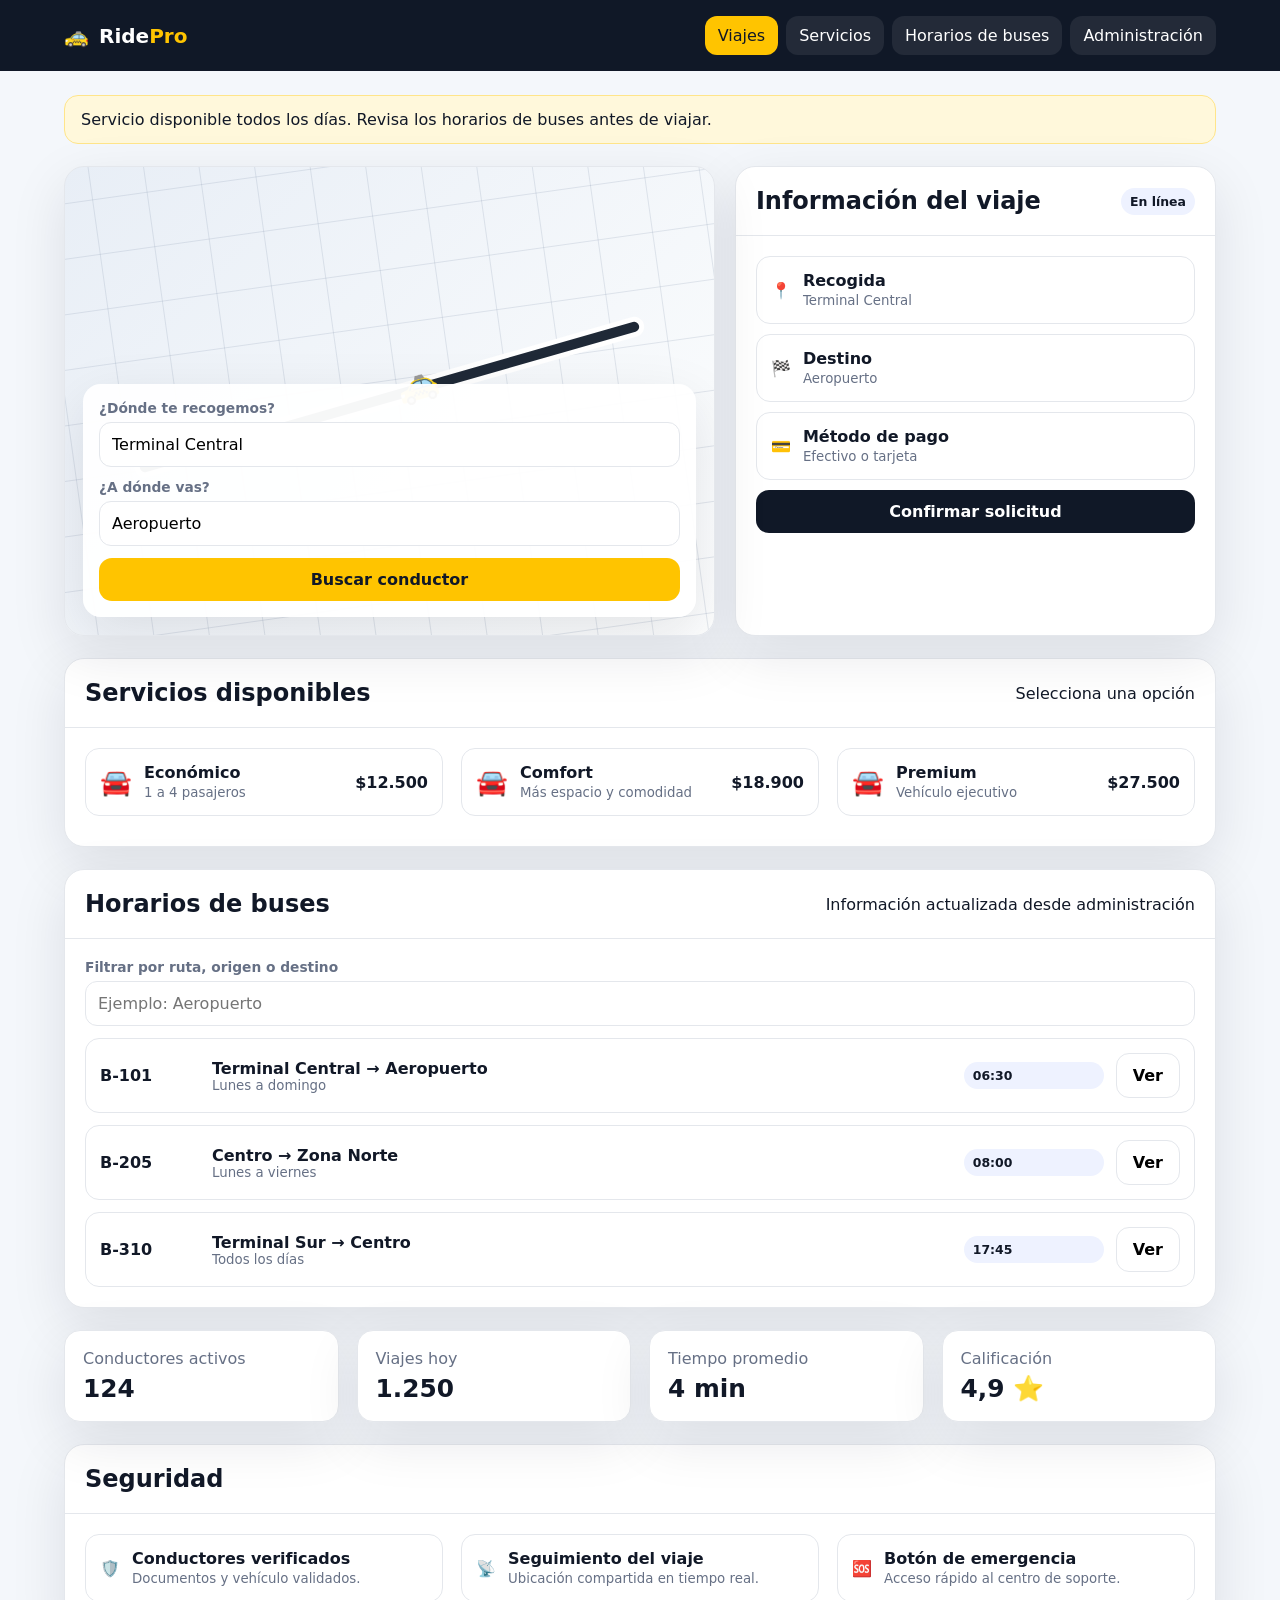
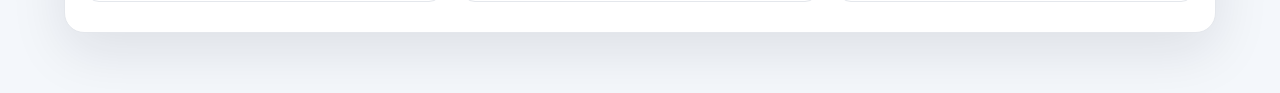
==== index.html @ 4d9cb3a2 "Add files via upload" ====
<!doctype html>
<html lang="es">
<head>
<meta charset="utf-8"><meta name="viewport" content="width=device-width,initial-scale=1">
<title>RidePro</title><link rel="stylesheet" href="assets/styles.css">
</head>
<body>
<header>
  <div class="brand"><span>🚕</span><span id="brandName">Ride<b>Pro</b></span></div>
  <nav>
    <button class="active" data-scroll="bookingSection">Viajes</button>
    <button data-scroll="servicesSection">Servicios</button>
    <button data-scroll="busSection">Horarios de buses</button>
    <a href="admin/">Administración</a>
  </nav>
</header>

<main>
  <div id="announcement" class="notice"></div>

  <section class="hero section" id="bookingSection">
    <div class="card map">
      <div class="road"></div><div class="car">🚕</div>
      <div class="booking">
        <div class="field"><label>¿Dónde te recogemos?</label><input id="origin" value="Terminal Central"></div>
        <div class="field"><label>¿A dónde vas?</label><input id="destination" value="Aeropuerto"></div>
        <button class="btn btn-primary btn-block" id="requestBtn">Buscar conductor</button>
      </div>
    </div>
    <div class="card">
      <div class="card-head"><h2>Información del viaje</h2><span class="badge">En línea</span></div>
      <div class="card-body">
        <div class="service"><span>📍</span><div><strong>Recogida</strong><small id="originText">Terminal Central</small></div></div>
        <div class="service"><span>🏁</span><div><strong>Destino</strong><small id="destinationText">Aeropuerto</small></div></div>
        <div class="service"><span>💳</span><div><strong>Método de pago</strong><small>Efectivo o tarjeta</small></div></div>
        <button class="btn btn-dark btn-block" id="confirmBtn">Confirmar solicitud</button>
      </div>
    </div>
  </section>

  <section class="section" id="servicesSection">
    <div class="card">
      <div class="card-head"><h2>Servicios disponibles</h2><span>Selecciona una opción</span></div>
      <div class="card-body"><div id="servicesList" class="grid grid-3"></div></div>
    </div>
  </section>

  <section class="section" id="busSection">
    <div class="card">
      <div class="card-head"><h2>Horarios de buses</h2><span>Información actualizada desde administración</span></div>
      <div class="card-body">
        <div class="field"><label>Filtrar por ruta, origen o destino</label><input id="busSearch" placeholder="Ejemplo: Aeropuerto"></div>
        <div id="busList" class="bus-list"></div>
      </div>
    </div>
  </section>

  <section class="section grid grid-4" id="metricsSection">
    <div class="metric"><span>Conductores activos</span><strong>124</strong></div>
    <div class="metric"><span>Viajes hoy</span><strong>1.250</strong></div>
    <div class="metric"><span>Tiempo promedio</span><strong>4 min</strong></div>
    <div class="metric"><span>Calificación</span><strong>4,9 ⭐</strong></div>
  </section>

  <section class="section" id="safetySection">
    <div class="card"><div class="card-head"><h2>Seguridad</h2></div><div class="card-body grid grid-3">
      <div class="service"><span>🛡️</span><div><strong>Conductores verificados</strong><small>Documentos y vehículo validados.</small></div></div>
      <div class="service"><span>📡</span><div><strong>Seguimiento del viaje</strong><small>Ubicación compartida en tiempo real.</small></div></div>
      <div class="service"><span>🆘</span><div><strong>Botón de emergencia</strong><small>Acceso rápido al centro de soporte.</small></div></div>
    </div></div>
  </section>
</main>
<div class="toast" id="toast"></div>
<script src="assets/app.js"></script>
</body></html>
---- assets/styles.css ----
:root{
  --bg:#f4f7fb;--surface:#fff;--dark:#101827;--dark2:#172235;--text:#111827;
  --muted:#667085;--line:#e4e7ec;--brand:#ffc400;--success:#16a34a;--danger:#dc2626;
  --shadow:0 18px 55px rgba(16,24,40,.10);--radius:20px
}
*{box-sizing:border-box}body{margin:0;font-family:Inter,system-ui,-apple-system,Segoe UI,sans-serif;background:var(--bg);color:var(--text)}
button,input,select,textarea{font:inherit}.hidden{display:none!important}
header{background:var(--dark);color:#fff;padding:16px 5vw;display:flex;align-items:center;justify-content:space-between;gap:16px;position:sticky;top:0;z-index:20}
.brand{display:flex;align-items:center;gap:10px;font-weight:900;font-size:1.25rem}.brand b{color:var(--brand)}
nav{display:flex;gap:8px;flex-wrap:wrap}nav button,nav a{border:0;text-decoration:none;background:rgba(255,255,255,.08);color:#fff;padding:10px 13px;border-radius:12px;cursor:pointer}
nav button.active{background:var(--brand);color:#111827}
main{padding:24px 5vw 60px}.hero{display:grid;grid-template-columns:1.15fr .85fr;gap:20px}
.card{background:var(--surface);border:1px solid var(--line);border-radius:var(--radius);box-shadow:var(--shadow);overflow:hidden}
.card h2,.card h3{margin:0}.card-head{padding:20px;border-bottom:1px solid var(--line);display:flex;align-items:center;justify-content:space-between;gap:12px}.card-body{padding:20px}
.map{min-height:470px;position:relative;background:linear-gradient(135deg,#e8eef6,#fdfefe);overflow:hidden}
.map:before{content:"";position:absolute;inset:-25%;background-image:linear-gradient(rgba(148,163,184,.25) 1px,transparent 1px),linear-gradient(90deg,rgba(148,163,184,.25) 1px,transparent 1px);background-size:55px 55px;transform:rotate(-8deg)}
.road{position:absolute;left:10%;right:10%;top:48%;height:10px;background:#1f2937;border-radius:99px;transform:rotate(-16deg);box-shadow:0 0 0 5px #fff}
.car{position:absolute;left:51%;top:42%;font-size:34px;transform:rotate(-16deg)}
.booking{position:absolute;left:18px;right:18px;bottom:18px;background:rgba(255,255,255,.96);padding:16px;border-radius:18px;box-shadow:var(--shadow)}
.field{display:grid;gap:6px;margin-bottom:12px}.field label{font-size:.86rem;color:var(--muted);font-weight:700}.field input,.field select,.field textarea{width:100%;border:1px solid var(--line);border-radius:12px;padding:12px;background:#fff}
.btn{border:0;border-radius:13px;padding:12px 16px;font-weight:800;cursor:pointer}.btn-primary{background:var(--brand);color:#111827}.btn-dark{background:var(--dark);color:#fff}.btn-outline{background:#fff;border:1px solid var(--line)}.btn-danger{background:var(--danger);color:#fff}.btn-success{background:var(--success);color:#fff}.btn-block{width:100%}
.grid{display:grid;gap:18px}.grid-2{grid-template-columns:repeat(2,1fr)}.grid-3{grid-template-columns:repeat(3,1fr)}.grid-4{grid-template-columns:repeat(4,1fr)}
.section{margin-top:22px}.service{display:flex;align-items:center;gap:12px;padding:14px;border:1px solid var(--line);border-radius:14px;margin-bottom:10px}.service strong{display:block}.service small{color:var(--muted)}
.metric{padding:18px;background:#fff;border:1px solid var(--line);border-radius:16px;box-shadow:var(--shadow)}.metric span{color:var(--muted)}.metric strong{display:block;font-size:1.55rem;margin-top:6px}
.bus-list{display:grid;gap:12px}.bus-row{display:grid;grid-template-columns:100px 1fr 140px auto;gap:12px;align-items:center;padding:14px;border:1px solid var(--line);border-radius:14px;background:#fff}.badge{display:inline-block;padding:6px 9px;border-radius:999px;background:#eef2ff;font-size:.78rem;font-weight:800}
.notice{padding:14px 16px;border-radius:14px;background:#fff8db;border:1px solid #ffe58a}
.admin-shell{display:grid;grid-template-columns:250px 1fr;min-height:100vh}.admin-side{background:var(--dark);color:#fff;padding:22px;position:sticky;top:0;height:100vh}.admin-side h1{margin-top:0}.admin-side button,.admin-side a{display:block;width:100%;text-align:left;margin:7px 0;border:0;border-radius:12px;padding:12px;background:transparent;color:#dbe4f0;text-decoration:none}.admin-side button.active{background:rgba(255,255,255,.1);box-shadow:inset 3px 0 var(--brand)}
.admin-main{padding:24px}.toolbar{display:flex;justify-content:space-between;align-items:center;gap:12px;margin-bottom:20px}.switch-row{display:flex;justify-content:space-between;align-items:center;padding:14px 0;border-bottom:1px solid var(--line)}
.switch{position:relative;width:52px;height:30px}.switch input{display:none}.slider{position:absolute;inset:0;background:#cbd5e1;border-radius:99px;cursor:pointer}.slider:before{content:"";position:absolute;width:22px;height:22px;left:4px;top:4px;background:#fff;border-radius:50%;transition:.2s}.switch input:checked+.slider{background:var(--success)}.switch input:checked+.slider:before{transform:translateX(22px)}
.table{width:100%;border-collapse:collapse}.table th,.table td{padding:12px;border-bottom:1px solid var(--line);text-align:left}
.login-wrap{min-height:100vh;display:grid;place-items:center;padding:20px}.login-card{width:min(420px,100%)}.login-card .card-body{padding:28px}
.toast{position:fixed;right:20px;bottom:20px;background:#111827;color:#fff;padding:13px 16px;border-radius:12px;opacity:0;transform:translateY(10px);transition:.2s;z-index:99}.toast.show{opacity:1;transform:none}
@media(max-width:900px){.hero,.grid-4,.grid-3,.grid-2{grid-template-columns:1fr}.admin-shell{grid-template-columns:1fr}.admin-side{position:static;height:auto}.bus-row{grid-template-columns:1fr 1fr}.admin-main{padding:16px}}
@media(max-width:560px){header{align-items:flex-start;flex-direction:column}.map{min-height:540px}.bus-row{grid-template-columns:1fr}main{padding:16px}.toolbar{align-items:flex-start;flex-direction:column}}
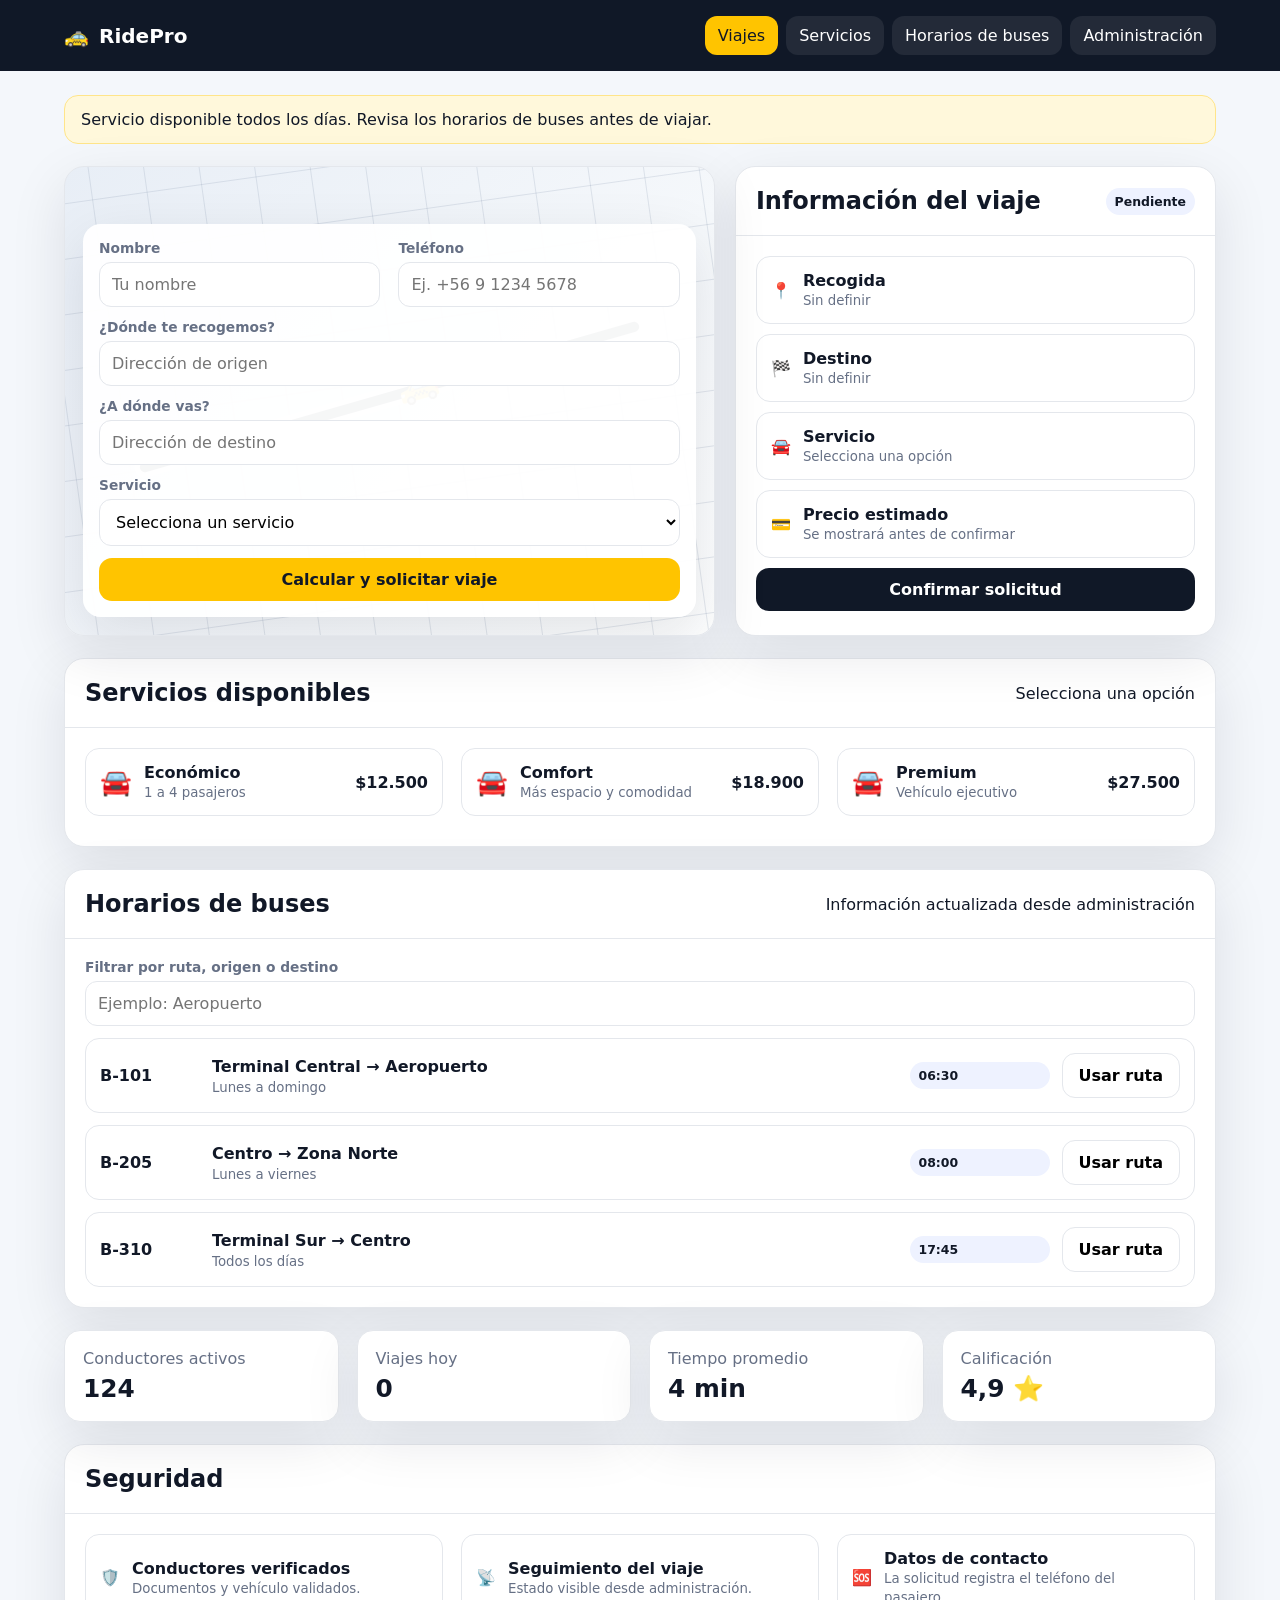
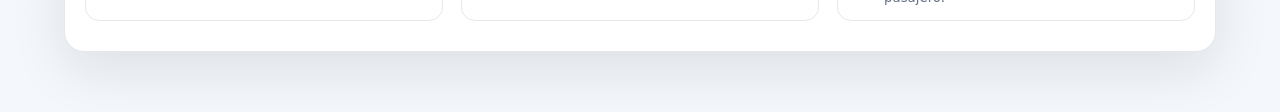
==== commit e379e277: "Add files via upload" ====
--- a/index.html
+++ b/index.html
@@ -14,62 +14,37 @@
     <a href="admin/">Administración</a>
   </nav>
 </header>
-
 <main>
   <div id="announcement" class="notice"></div>
-
   <section class="hero section" id="bookingSection">
-    <div class="card map">
-      <div class="road"></div><div class="car">🚕</div>
+    <div class="card map"><div class="road"></div><div class="car" id="car">🚕</div>
       <div class="booking">
-        <div class="field"><label>¿Dónde te recogemos?</label><input id="origin" value="Terminal Central"></div>
-        <div class="field"><label>¿A dónde vas?</label><input id="destination" value="Aeropuerto"></div>
-        <button class="btn btn-primary btn-block" id="requestBtn">Buscar conductor</button>
+        <div class="grid grid-2">
+          <div class="field"><label>Nombre</label><input id="passengerName" placeholder="Tu nombre"></div>
+          <div class="field"><label>Teléfono</label><input id="passengerPhone" inputmode="tel" placeholder="Ej. +56 9 1234 5678"></div>
+        </div>
+        <div class="field"><label>¿Dónde te recogemos?</label><input id="origin" placeholder="Dirección de origen"></div>
+        <div class="field"><label>¿A dónde vas?</label><input id="destination" placeholder="Dirección de destino"></div>
+        <div class="field"><label>Servicio</label><select id="serviceSelect"></select></div>
+        <button class="btn btn-primary btn-block" id="requestBtn">Calcular y solicitar viaje</button>
       </div>
     </div>
     <div class="card">
-      <div class="card-head"><h2>Información del viaje</h2><span class="badge">En línea</span></div>
+      <div class="card-head"><h2>Información del viaje</h2><span class="badge" id="tripStatus">Pendiente</span></div>
       <div class="card-body">
-        <div class="service"><span>📍</span><div><strong>Recogida</strong><small id="originText">Terminal Central</small></div></div>
-        <div class="service"><span>🏁</span><div><strong>Destino</strong><small id="destinationText">Aeropuerto</small></div></div>
-        <div class="service"><span>💳</span><div><strong>Método de pago</strong><small>Efectivo o tarjeta</small></div></div>
-        <button class="btn btn-dark btn-block" id="confirmBtn">Confirmar solicitud</button>
+        <div class="service"><span>📍</span><div><strong>Recogida</strong><small id="originText">Sin definir</small></div></div>
+        <div class="service"><span>🏁</span><div><strong>Destino</strong><small id="destinationText">Sin definir</small></div></div>
+        <div class="service"><span>🚘</span><div><strong>Servicio</strong><small id="serviceText">Selecciona una opción</small></div></div>
+        <div class="service"><span>💳</span><div><strong>Precio estimado</strong><small id="priceText">Se mostrará antes de confirmar</small></div></div>
+        <button class="btn btn-dark btn-block" id="confirmBtn" disabled>Confirmar solicitud</button>
       </div>
     </div>
   </section>
-
-  <section class="section" id="servicesSection">
-    <div class="card">
-      <div class="card-head"><h2>Servicios disponibles</h2><span>Selecciona una opción</span></div>
-      <div class="card-body"><div id="servicesList" class="grid grid-3"></div></div>
-    </div>
-  </section>
-
-  <section class="section" id="busSection">
-    <div class="card">
-      <div class="card-head"><h2>Horarios de buses</h2><span>Información actualizada desde administración</span></div>
-      <div class="card-body">
-        <div class="field"><label>Filtrar por ruta, origen o destino</label><input id="busSearch" placeholder="Ejemplo: Aeropuerto"></div>
-        <div id="busList" class="bus-list"></div>
-      </div>
-    </div>
-  </section>
-
-  <section class="section grid grid-4" id="metricsSection">
-    <div class="metric"><span>Conductores activos</span><strong>124</strong></div>
-    <div class="metric"><span>Viajes hoy</span><strong>1.250</strong></div>
-    <div class="metric"><span>Tiempo promedio</span><strong>4 min</strong></div>
-    <div class="metric"><span>Calificación</span><strong>4,9 ⭐</strong></div>
-  </section>
-
-  <section class="section" id="safetySection">
-    <div class="card"><div class="card-head"><h2>Seguridad</h2></div><div class="card-body grid grid-3">
-      <div class="service"><span>🛡️</span><div><strong>Conductores verificados</strong><small>Documentos y vehículo validados.</small></div></div>
-      <div class="service"><span>📡</span><div><strong>Seguimiento del viaje</strong><small>Ubicación compartida en tiempo real.</small></div></div>
-      <div class="service"><span>🆘</span><div><strong>Botón de emergencia</strong><small>Acceso rápido al centro de soporte.</small></div></div>
-    </div></div>
-  </section>
+  <section class="section" id="servicesSection"><div class="card"><div class="card-head"><h2>Servicios disponibles</h2><span>Selecciona una opción</span></div><div class="card-body"><div id="servicesList" class="grid grid-3"></div></div></div></section>
+  <section class="section" id="busSection"><div class="card"><div class="card-head"><h2>Horarios de buses</h2><span>Información actualizada desde administración</span></div><div class="card-body"><div class="field"><label>Filtrar por ruta, origen o destino</label><input id="busSearch" placeholder="Ejemplo: Aeropuerto"></div><div id="busList" class="bus-list"></div></div></div></section>
+  <section class="section grid grid-4" id="metricsSection"><div class="metric"><span>Conductores activos</span><strong>124</strong></div><div class="metric"><span>Viajes hoy</span><strong id="todayTrips">0</strong></div><div class="metric"><span>Tiempo promedio</span><strong>4 min</strong></div><div class="metric"><span>Calificación</span><strong>4,9 ⭐</strong></div></section>
+  <section class="section" id="safetySection"><div class="card"><div class="card-head"><h2>Seguridad</h2></div><div class="card-body grid grid-3"><div class="service"><span>🛡️</span><div><strong>Conductores verificados</strong><small>Documentos y vehículo validados.</small></div></div><div class="service"><span>📡</span><div><strong>Seguimiento del viaje</strong><small>Estado visible desde administración.</small></div></div><div class="service"><span>🆘</span><div><strong>Datos de contacto</strong><small>La solicitud registra el teléfono del pasajero.</small></div></div></div></div></section>
 </main>
-<div class="toast" id="toast"></div>
-<script src="assets/app.js"></script>
-</body></html>+<div class="modal hidden" id="successModal"><div class="card modal-card"><div class="card-body"><h2>✅ Solicitud registrada</h2><p id="successText"></p><button class="btn btn-primary btn-block" id="closeModal">Aceptar</button></div></div></div>
+<div class="toast" id="toast"></div><script src="assets/app.js"></script>
+</body></html>
--- a/assets/styles.css
+++ b/assets/styles.css
@@ -33,3 +33,6 @@
 .toast{position:fixed;right:20px;bottom:20px;background:#111827;color:#fff;padding:13px 16px;border-radius:12px;opacity:0;transform:translateY(10px);transition:.2s;z-index:99}.toast.show{opacity:1;transform:none}
 @media(max-width:900px){.hero,.grid-4,.grid-3,.grid-2{grid-template-columns:1fr}.admin-shell{grid-template-columns:1fr}.admin-side{position:static;height:auto}.bus-row{grid-template-columns:1fr 1fr}.admin-main{padding:16px}}
 @media(max-width:560px){header{align-items:flex-start;flex-direction:column}.map{min-height:540px}.bus-row{grid-template-columns:1fr}main{padding:16px}.toolbar{align-items:flex-start;flex-direction:column}}
+.muted{color:var(--muted)}.login-help{display:block;margin-top:12px}.toolbar h1{margin:0}.toolbar p{margin:5px 0 0}.admin-side b{color:var(--brand)}
+.service-option{width:100%;text-align:left;background:#fff;cursor:pointer;color:inherit}.service-option:hover{border-color:var(--brand);transform:translateY(-1px)}.service-option b{margin-left:auto}.service-icon{font-size:1.6rem}.bus-row small,.table small{display:block;color:var(--muted);margin-top:4px}
+.modal{position:fixed;inset:0;background:rgba(15,23,42,.65);display:grid;place-items:center;padding:20px;z-index:100}.modal-card{width:min(460px,100%)}.editor-card{padding:16px;border:1px solid var(--line);border-radius:14px;margin-bottom:12px}.actions{display:flex;gap:10px;flex-wrap:wrap}.file-label{cursor:pointer}.file-label input{display:none}.warning{background:#fff8db;border:1px solid #ffe58a;padding:12px;border-radius:12px}.table-wrap{overflow:auto}.table select{min-width:125px;border:1px solid var(--line);border-radius:10px;padding:8px}.table td{vertical-align:top;min-width:120px}.table td:nth-child(3){min-width:220px}
